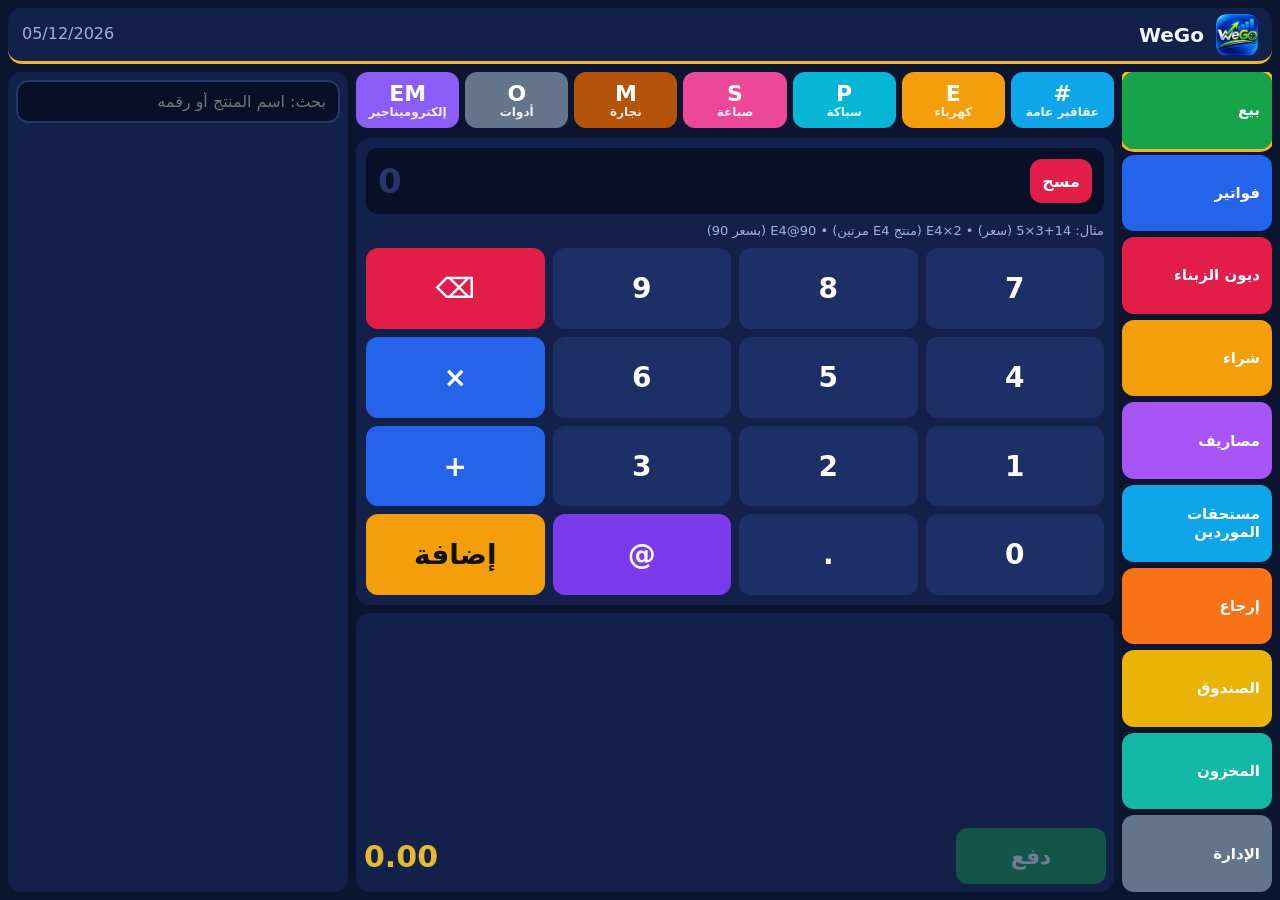
==== index.html @ 20737e3f "Add files via upload" ====
<!DOCTYPE html>
<html lang="ar" dir="rtl">
<head>
<meta charset="utf-8">
<meta name="viewport" content="width=device-width, initial-scale=1, viewport-fit=cover">
<title>WeGo — البيع</title>
<link rel="manifest" href="manifest.json">
<meta name="theme-color" content="#0b1530">
<link rel="icon" href="icon-192.png">
<link rel="apple-touch-icon" href="icon-192.png">
<style>
:root{--bg:#0b1530;--panel:#13214a;--key:#1c2f66;--line:#24366b;--gold:#e8b830;--text:#f2f5ff;--mut:#9fb0dd;--ok:#16a34a;--warn:#f59e0b;--bad:#e11d48;--info:#2563eb;--vio:#7c3aed}
*{box-sizing:border-box;-webkit-tap-highlight-color:transparent;user-select:none}
html,body{height:100%;margin:0;background:var(--bg);color:var(--text);font:16px/1.4 system-ui,"Segoe UI",Tahoma,sans-serif}
body{display:grid;gap:8px;padding:8px;grid-template-columns:150px 1fr 340px;grid-template-rows:56px minmax(0,1fr);grid-template-areas:"top top top" "menu main find"}
.num{direction:ltr;unicode-bidi:isolate;font-variant-numeric:tabular-nums}
.b{border:0;border-radius:12px;min-height:46px;padding:0 12px;font:700 16px system-ui,"Segoe UI",Tahoma,sans-serif;color:#fff;background:var(--key);cursor:pointer;transition:transform .06s,filter .06s}
.b:active{transform:scale(.93);filter:brightness(1.35)}
.b:disabled{opacity:.4}
#top{grid-area:top;display:flex;align-items:center;gap:12px;background:var(--panel);border-radius:14px;padding:0 14px;border-bottom:3px solid var(--gold)}
#logo{width:42px;height:42px;border-radius:10px;object-fit:contain}
#top b{font-size:20px;flex:1}#date{color:var(--mut)}
#menu{grid-area:menu;display:flex;flex-direction:column;gap:6px;overflow:auto}
#menu .b{flex:1;min-height:44px;text-align:right;font-size:15px}
#menu .on{outline:3px solid var(--gold)}
main{grid-area:main;display:grid;gap:8px;grid-template-rows:auto minmax(0,1fr) minmax(0,34%);min-height:0}
#cats{display:flex;gap:6px;overflow-x:auto;padding-bottom:2px}
#cats .b{min-width:84px;flex:1;display:flex;flex-direction:column;align-items:center;justify-content:center;line-height:1.1;min-height:56px}
#cats .b i{font:900 22px system-ui,"Segoe UI",Tahoma,sans-serif;font-style:normal}#cats .b small{font-size:12px;opacity:.9}
#cats .sel{outline:3px solid #fff}
#calc{background:var(--panel);border-radius:14px;padding:10px;display:flex;flex-direction:column;gap:8px;min-height:0}
#disp{display:flex;align-items:center;gap:8px;background:#071026;border-radius:12px;padding:6px 12px;min-height:66px}
#expr{flex:1;font:700 34px system-ui,"Segoe UI",Tahoma,sans-serif;text-align:left;overflow-x:auto;white-space:nowrap;color:var(--gold)}
#expr:empty::before{content:"0";color:var(--line)}
#hint{color:var(--mut);font-size:13px;min-height:18px}
#keys{flex:1;display:grid;grid-template-columns:repeat(4,1fr);grid-auto-rows:1fr;gap:8px;min-height:0}
#keys .b{font-size:28px;min-height:0}
.op{background:var(--info)!important}.del{background:var(--bad)!important}.at{background:var(--vio)!important}.go{background:var(--warn)!important;color:#111!important}.pay{background:var(--ok)!important}
#cart{background:var(--panel);border-radius:14px;padding:8px;display:flex;flex-direction:column;min-height:0}
#lines{flex:1;overflow-y:auto;min-height:0}
.ln{display:flex;align-items:center;gap:8px;padding:7px 6px;border-bottom:1px solid var(--line);cursor:pointer}
.ln .n{width:22px;color:var(--mut)}.ln .nm{flex:1;overflow:hidden;text-overflow:ellipsis;white-space:nowrap}
.ln .t{min-width:76px;text-align:left;font-weight:700}.ln .x{min-height:34px;width:34px;padding:0;background:var(--bad)}
.gen .nm{color:var(--warn)}
#bar{display:flex;align-items:center;gap:10px;padding-top:8px}
#total{flex:1;font:900 30px system-ui,"Segoe UI",Tahoma,sans-serif;color:var(--gold);text-align:left}
#pay{min-width:150px;min-height:56px;font-size:22px}
#find{grid-area:find;background:var(--panel);border-radius:14px;padding:8px;display:flex;flex-direction:column;gap:8px;min-height:0}
#q{background:#071026;border:2px solid var(--line);border-radius:12px;color:var(--text);font:16px system-ui,"Segoe UI",Tahoma,sans-serif;padding:10px 12px;user-select:text}
#q:focus{outline:0;border-color:#d946ef}
#res{flex:1;overflow-y:auto;min-height:0}
.r{display:flex;align-items:center;gap:8px;padding:9px 6px;border-bottom:1px solid var(--line);cursor:pointer}
.r:active{background:var(--key)}.r .s{min-width:44px;font-weight:900;color:var(--gold)}.r .nm{flex:1;overflow:hidden;text-overflow:ellipsis;white-space:nowrap}
.r .p{font-weight:700}.r small{color:var(--mut);font-size:12px}.r.new{color:#f0abfc;font-weight:700}.zero small.q{color:#fb7185}
dialog{background:var(--panel);color:var(--text);border:2px solid var(--gold);border-radius:16px;padding:16px;width:min(92vw,380px)}
dialog textarea{font-size:15px}dialog::backdrop{background:#000a}dialog h3{margin:0 0 10px;color:var(--gold)}
dialog label{display:block;margin:8px 0;color:var(--mut);font-size:14px}
dialog input,dialog textarea{display:block;width:100%;margin-top:4px;background:#071026;border:2px solid var(--line);border-radius:10px;color:var(--text);font:18px system-ui,"Segoe UI",Tahoma,sans-serif;padding:10px;user-select:text}
dialog .row{display:flex;gap:8px;margin-top:14px}dialog .row .b{flex:1}
#toast{position:fixed;inset:auto 0 24px 0;margin:auto;width:max-content;max-width:90vw;background:#111c3d;border:2px solid var(--gold);padding:10px 18px;border-radius:12px;opacity:0;pointer-events:none;transition:opacity .2s}
#toast.show{opacity:1}#toast.err{border-color:var(--bad)}
#screen{position:fixed;inset:0;z-index:5;background:var(--bg);display:none;grid-template-rows:56px minmax(0,1fr);gap:8px;padding:8px}
#screen.on{display:grid}
#sh{display:flex;align-items:center;gap:10px;background:var(--panel);border-radius:14px;padding:0 10px;border-bottom:3px solid var(--gold)}
#sh b{flex:1;font-size:20px}#sact{display:flex;gap:8px}
#sbody{display:flex;gap:8px;min-height:0}
.pn{background:var(--panel);border-radius:14px;padding:8px;display:flex;flex-direction:column;gap:8px;min-height:0;flex:1}
.pn .list{flex:1;overflow-y:auto;min-height:0}
.tb{display:grid;grid-template-columns:8% 10% 42% 14% 14% 12%;gap:4px;align-items:center;padding:9px 6px;border-bottom:1px solid var(--line)}
.tb.h{color:var(--mut);font-size:13px}.tb [data-f]{cursor:pointer}.tb .nm{overflow:hidden;text-overflow:ellipsis;white-space:nowrap}
.tb .red{color:#fb7185;font-weight:700}.tb .s{color:var(--gold);font-weight:900}
.mini{display:flex;gap:6px;overflow-x:auto}.mini .b{min-height:40px;min-width:64px}
@media(max-width:900px){
 #sbody{flex-direction:column;overflow-y:auto}.pn{flex:none;min-height:300px}
 body{grid-template-columns:1fr;grid-template-rows:auto auto auto auto;grid-template-areas:"top" "menu" "main" "find";height:auto;overflow-y:auto}
 html{height:auto}#menu{flex-direction:row}#menu .b{flex:none;min-height:40px;white-space:nowrap}
 main{grid-template-rows:auto 360px 220px}#find{height:320px}#expr{font-size:28px}
}
</style>
</head>
<body>
<header id="top"><img id="logo" src="logo.png" alt="WeGo"><b id="shop">WeGo</b><span id="date" class="num"></span></header>
<nav id="menu"></nav>
<main>
  <section id="cats"></section>
  <section id="calc">
    <div id="disp"><button class="b del" id="clr" style="min-height:44px">مسح</button><div id="expr" class="num"></div></div>
    <div id="hint"></div>
    <div id="keys"></div>
  </section>
  <section id="cart">
    <div id="lines"></div>
    <div id="bar"><button class="b pay" id="pay" disabled>دفع</button><div id="total" class="num">0.00</div></div>
  </section>
</main>
<aside id="find"><input id="q" type="search" placeholder="بحث: اسم المنتج أو رقمه" autocomplete="off"><div id="res"></div></aside>
<div id="screen"></div><dialog id="dlg"></dialog><div id="toast"></div>

<script src="wego_rules.js"></script>
<script src="wego_schema.js"></script>
<script src="wego_store.js"></script>
<script src="wego_catalog.js"></script>
<script src="wego_engine.js"></script>
<script src="wego_sale.js"></script>
<script src="wego_purchase.js"></script>
<script src="wego_stock.js"></script>
<script src="wego_invoices.js"></script>
<script src="wego_debts.js"></script>
<script src="wego_cash.js"></script>
<script src="wego_admin.js"></script>
<script>
(() => {
  'use strict';
  const $ = (s) => document.querySelector(s);
  const { normalizeText, parseSku } = WeGo.rules;
  const COLORS = { DG: '#0ea5e9', E: '#f59e0b', P: '#06b6d4', S: '#ec4899', M: '#b45309', O: '#64748b', EM: '#8b5cf6' };
  const EXTRA = ['#14b8a6', '#f97316', '#84cc16', '#ef4444'];
  const ERRORS = {
    PARTY_REQUIRED: 'الاسم والهاتف إلزاميان عند وجود دين',
    INVALID_PHONE: 'رقم الهاتف غير صحيح',
    INVALID_SKU: 'رقم المنتج غير صحيح',
    OVERPAID: 'المبلغ المدفوع أكبر من المجموع',
    INVALID_NUMBER: 'رقم غير صحيح',
    INVALID_NAME: 'الاسم مطلوب',
    UNKNOWN_CATEGORY: 'حرف الصنف غير معروف',
    INSUFFICIENT_STOCK: 'المخزون غير كاف',
  };
  const uid = () => (crypto.randomUUID ? crypto.randomUUID() : String(Date.now()) + Math.random());
  let store, cat, eng, cats = [], cart = [], expr = '', activeCat = null, ref = uid(), beepOn = false, actx = null;

  const esc = (s) => String(s).replace(/[&<>"]/g, (c) => ({ '&': '&amp;', '<': '&lt;', '>': '&gt;', '"': '&quot;' }[c]));
  const money = (c) => (c / 100).toFixed(2).replace(/\B(?=(\d{3})+(?!\d))/g, ' ');
  const plain = (c) => String(c / 100);
  const cents = (v) => Math.round(parseFloat(String(v).replace(',', '.')) * 100);
  const fmtQty = WeGo.sale.format.qty;
  const toUnits = WeGo.sale.toUnits;
  const rowTotal = (l) => Math.round((l.qty * l.price) / 100);
  const total = () => cart.reduce((s, l) => s + rowTotal(l), 0);
  const prefixOf = (c) => (c.prefix === '' ? '#' : c.prefix);
  const colorOf = (c, i) => COLORS[c.id] || EXTRA[i % EXTRA.length];

  let toastTimer;
  function toast(msg, bad) {
    const t = $('#toast');
    t.textContent = msg; t.className = 'show' + (bad ? ' err' : '');
    clearTimeout(toastTimer); toastTimer = setTimeout(() => { t.className = ''; }, 2600);
  }
  const buzz = () => {
    if (navigator.vibrate) navigator.vibrate(8);
    if (!beepOn) return;
    try {
      actx = actx || new (window.AudioContext || window.webkitAudioContext)();
      const o = actx.createOscillator();
      const g = actx.createGain();
      o.frequency.value = 880; g.gain.value = 0.05;
      o.connect(g); g.connect(actx.destination);
      o.start(); o.stop(actx.currentTime + 0.04);
    } catch (_) { /* no audio available */ }
  };
  const fail = (e) => toast(ERRORS[e.code] || e.message || 'خطأ', true);

  function ask(title, fields, ok, focus, extra) {
    return new Promise((resolve) => {
      const d = $('#dlg');
      let out = null;
      d.innerHTML = '<h3>' + title + '</h3>' + fields.map((f) => '<label>' + f.l + (f.t === 'area'
        ? '<textarea name="' + f.n + '" rows="8" style="width:100%"></textarea>'
        : '<input name="' + f.n + '" value="' + esc(f.v == null ? '' : f.v) + '" inputmode="' + (f.m || 'text') + '" autocomplete="off">') + '</label>').join('') +
        '<div class="row"><button class="b pay go-ok">' + ok + '</button>' + (extra ? '<button class="b del xt">' + extra + '</button>' : '') + '<button class="b no">إلغاء</button></div>';
      d.querySelector('.go-ok').onclick = () => {
        out = Object.fromEntries([...d.querySelectorAll('input,textarea')].map((i) => [i.name, i.value.trim()]));
        d.close();
      };
      if (extra) d.querySelector('.xt').onclick = () => { out = { _extra: true }; d.close(); };
      d.querySelector('.no').onclick = () => d.close();
      d.onclose = () => resolve(out);
      d.showModal();
      if (focus) d.querySelector('input,textarea').focus();
    });
  }

  /* ---------- calculator ---------- */
  const KEYS = [['7'], ['8'], ['9'], ['⌫', 'del'], ['4'], ['5'], ['6'], ['×', 'op'], ['1'], ['2'], ['3'], ['+', 'op'], ['0'], ['.'], ['@', 'at'], ['إضافة', 'go']];

  function parseTerm(t) {
    let m = /^([A-Z]{1,3}|#)(\d+)(?:[×*](\d*\.?\d+))?(?:@(\d*\.?\d+))?$/.exec(t);
    if (m) return { sku: (m[1] === '#' ? '' : m[1]) + m[2], qty: toUnits(m[3] || '1'), price: m[4] };
    m = /^(?:(\d*\.?\d+)[×*])?(\d*\.?\d+)$/.exec(t);
    if (m) return { qty: toUnits(m[1] || '1'), price: m[2] };
    throw Object.assign(new Error('صيغة غير صحيحة: ' + t), { code: 'SYNTAX' });
  }

  function renderExpr() {
    $('#expr').textContent = expr;
    $('#hint').textContent = expr ? '' : 'مثال: 14+3×5 (سعر) • E4×2 (منتج E4 مرتين) • E4@90 (بسعر 90)';
  }

  function press(k) {
    buzz();
    if (k === '⌫') expr = expr.slice(0, -1);
    else if (k === 'إضافة') { addExpr(); return; }
    else expr += k === '+' && (expr === '' || expr.endsWith('+')) ? '' : k;
    renderExpr();
  }

  function recall(l) {
    if (l.sku) return l.sku.replace(/^(\d)/, '#$1') + (l.qty !== 100 ? '×' + fmtQty(l.qty) : '') + (l.price !== l.list ? '@' + plain(l.price) : '');
    return l.qty !== 100 ? fmtQty(l.qty) + '×' + plain(l.price) : plain(l.price);
  }

  async function addExpr() {
    if (!expr) return;
    try {
      const terms = expr.split('+').filter(Boolean).map(parseTerm);
      const added = [];
      for (const t of terms) {
        if (t.sku) {
          let p = await cat.findBySku(t.sku);
          if (!p) p = await newProduct(t.sku);
          if (!p) return;
          added.push({ product_id: p.id, sku: p.sku, name: p.name, qty: t.qty, price: t.price ? cents(t.price) : p.sell_cents, list: p.sell_cents });
        } else {
          added.push({ name: '', qty: t.qty, price: cents(t.price), list: 0 });
        }
      }
      for (const l of added) pushLine(l);
      expr = '';
      renderExpr(); renderCart();
    } catch (e) { fail(e); }
  }

  function pushLine(l) {
    const same = l.product_id && cart.find((c) => c.product_id === l.product_id && c.price === l.price);
    if (same) { same.qty += l.qty; return; }
    if (!l.product_id) l.name = 'produit ' + (cart.filter((c) => !c.product_id).length + 1);
    cart.push(l);
  }

  /* ---------- categories, search, results ---------- */
  function renderCats() {
    $('#cats').innerHTML = cats.map((c, i) =>
      '<button class="b' + (activeCat && activeCat.id === c.id ? ' sel' : '') + '" data-i="' + i + '" style="background:' + colorOf(c, i) + '"><i>' + prefixOf(c) + '</i><small>' + esc(c.name_ar) + '</small></button>').join('');
  }

  function pickCategory(c) {
    buzz();
    activeCat = c;
    if (expr !== '' && !expr.endsWith('+')) expr = /[A-Z#]$/.test(expr) ? expr.slice(0, -1) : expr + '+';
    expr += prefixOf(c);
    renderExpr(); renderCats(); $('#q').value = '';
    listCategory(c);
  }

  function rows(list, withNew) {
    const head = withNew ? '<div class="r new" data-new="1">＋ منتج جديد في هذا الصنف</div>' : '';
    $('#res').innerHTML = head + list.map((p) =>
      '<div class="r' + (p.qty <= 0 ? ' zero' : '') + '" data-id="' + p.id + '"><span class="s num">' + esc(p.sku) + '</span><span class="nm">' + esc(p.name) + '</span>' +
      '<span class="p num">' + money(p.sell_cents) + '</span><small class="num">A' + plain(p.buy_cents) + '</small><small class="q num">Q' + fmtQty(p.qty) + '</small></div>').join('') ||
      '<div class="r" style="cursor:default;color:var(--mut)">لا نتائج</div>';
  }

  async function listCategory(c) {
    rows(await cat.listByCategory(c.id), true);
  }

  async function search(q) {
    const n = normalizeText(q);
    if (!n) { if (activeCat) listCategory(activeCat); else $('#res').innerHTML = ''; return; }
    const all = await store.tx(['products'], 'readonly', (tx) => tx.all('products'));
    const hit = all.filter((p) => !p.is_deleted && (p.name_norm.includes(n) || p.sku.toLowerCase() === n));
    rows(hit.sort((a, b) => a.name_norm.indexOf(n) - b.name_norm.indexOf(n)).slice(0, 40), false);
  }

  async function newProduct(sku) {
    let c = activeCat;
    if (sku) { const pr = parseSku(sku).prefix; c = cats.find((x) => x.prefix === pr) || c; }
    if (!c) { toast('اختر صنفًا أولًا', true); return null; }
    const v = await ask('منتج جديد ' + (sku ? sku : '— ' + esc(c.name_ar)), [
      { l: 'اسم المنتج', n: 'name' }, { l: 'سعر البيع', n: 'sell', m: 'decimal' }, { l: 'سعر الشراء (اختياري)', n: 'buy', m: 'decimal' }], 'حفظ', true);
    if (!v) return null;
    try {
      const p = await cat.createProduct({ ...(sku ? { sku } : { category_id: c.id }), name: v.name, sell_cents: cents(v.sell || 0), buy_cents: cents(v.buy || 0), qty: 0 });
      toast('تمت إضافة ' + p.sku);
      if (activeCat) listCategory(activeCat);
      return p;
    } catch (e) { fail(e); return null; }
  }

  async function addProductById(id) {
    const p = await cat.getProduct(id);
    if (!p || p.is_deleted) return;
    buzz(); pushLine({ product_id: p.id, sku: p.sku, name: p.name, qty: 100, price: p.sell_cents, list: p.sell_cents });
    expr = expr.replace(/(^|\+)[A-Z#]+$/, '$1').replace(/\+$/, '');   // a lone category letter is not needed once the product is chosen
    renderCart(); renderExpr();
  }

  /* ---------- cart and payment ---------- */
  function renderCart() {
    $('#lines').innerHTML = cart.map((l, i) =>
      '<div class="ln' + (l.product_id ? '' : ' gen') + '" data-i="' + i + '"><span class="n">' + (i + 1) + '</span><span class="nm">' + esc((l.sku ? l.sku + ' · ' : '') + l.name) + '</span>' +
      '<span class="num">' + fmtQty(l.qty) + '×' + money(l.price) + '</span><span class="t num">' + money(rowTotal(l)) + '</span><button class="b x" data-x="' + i + '">✕</button></div>').join('');
    $('#total').textContent = money(total());
    $('#pay').disabled = cart.length === 0;
    const box = $('#lines'); box.scrollTop = box.scrollHeight;
  }

  async function checkout(paid, customer, allowLoss) {
    const lines = cart.map((l) => (l.product_id ? { product_id: l.product_id, qty: l.qty, unit_price_cents: l.price } : { qty: l.qty, unit_price_cents: l.price }));
    const quick = cart.some((l) => !l.product_id);
    try {
      const r = await (quick ? eng.quickSale : eng.sale).call(eng, { lines, paid_cents: paid, customer, client_ref: ref, allow_loss: allowLoss });
      cart = []; expr = ''; ref = uid();
      renderCart(); renderExpr();
      toast('✔ فاتورة ' + r.invoice.number + (r.invoice.due_cents ? ' — دين ' + money(r.invoice.due_cents) : ''));
      if (activeCat) listCategory(activeCat);
    } catch (e) {
      if (e.code === 'LOSS_NEEDS_CONFIRMATION') {
        if (confirm('السطر ' + e.details.line_nos.join(', ') + ' يُباع بأقل من سعر الشراء. هل تتابع؟')) return checkout(paid, customer, true);
        return;
      }
      fail(e);
    }
  }

  async function pay() {
    const sum = total();
    if (!sum) return;
    const v = await ask('الدفع — المجموع ' + money(sum), [
      { l: 'المبلغ المدفوع', n: 'paid', v: plain(sum), m: 'decimal' },
      { l: 'اسم الزبون (إلزامي عند الدين)', n: 'name' }, { l: 'الهاتف', n: 'phone', m: 'tel' }], 'تأكيد', false);
    if (!v) return;
    const paid = v.paid === '' ? sum : cents(v.paid);
    if (Number.isNaN(paid)) { toast('مبلغ غير صحيح', true); return; }
    await checkout(paid, { name: v.name, phone: v.phone });
  }

  async function loadSettings() {
    const rows = await store.tx(['settings'], 'readonly', (tx) => tx.all('settings'));
    const s = Object.fromEntries(rows.map((r) => [r.key, r.value]));
    beepOn = s.beep === 1;
    $('#shop').textContent = s.shop_name || 'WeGo';
    return s;
  }

  async function reloadCats() { cats = await cat.listCategories(); renderCats(); }

  /* ---------- full-screen views (purchase, stock...) ---------- */
  const SCREENS = {
    'شراء': 'purchase', 'المخزون': 'stock', 'فواتير': 'invoices', 'إرجاع': 'invoices',
    'الإدارة': 'admin', 'ديون الزبناء': 'debts_customer', 'مستحقات الموردين': 'debts_supplier', 'مصاريف': 'expenses', 'الصندوق': 'cash',
  };

  function showScreen(title) {
    const s = $('#screen');
    s.innerHTML = '<div id="sh"><button class="b" id="sback">رجوع</button><b>' + title + '</b><span id="sact"></span></div><div id="sbody"></div>';
    s.classList.add('on');
    $('#sback').onclick = () => { s.classList.remove('on'); s.innerHTML = ''; document.dispatchEvent(new Event('wego:closed')); };
    return { body: $('#sbody'), actions: $('#sact') };
  }
  document.addEventListener('wego:closed', () => { $('#q').value = ''; if (activeCat) listCategory(activeCat); });

  /* ---------- start ---------- */
  function build() {
    $('#keys').innerHTML = KEYS.map(([k, c]) => '<button class="b ' + (c || '') + '" data-k="' + k + '">' + k + '</button>').join('');
    const items = [['بيع', '#16a34a', 1], ['فواتير', '#2563eb'], ['ديون الزبناء', '#e11d48'], ['شراء', '#f59e0b'], ['مصاريف', '#a855f7'], ['مستحقات الموردين', '#0ea5e9'], ['إرجاع', '#f97316'], ['الصندوق', '#eab308'], ['المخزون', '#14b8a6'], ['الإدارة', '#64748b']];
    $('#menu').innerHTML = items.map(([n, c, on]) => '<button class="b' + (on ? ' on' : '') + '" style="background:' + c + '" data-m="' + n + '">' + n + '</button>').join('');
    $('#date').textContent = new Date().toLocaleDateString('en-GB');

    $('#keys').onclick = (e) => { const b = e.target.closest('[data-k]'); if (b) press(b.dataset.k); };
    $('#clr').onclick = () => { buzz(); expr = ''; renderExpr(); };
    $('#cats').onclick = (e) => { const b = e.target.closest('[data-i]'); if (b) pickCategory(cats[+b.dataset.i]); };
    $('#menu').onclick = (e) => {
      const b = e.target.closest('[data-m]');
      if (!b || b.classList.contains('on')) return;
      const key = SCREENS[b.dataset.m];
      if (key && WeGo.screens && WeGo.screens[key]) WeGo.screens[key].open(); else toast(b.dataset.m + ' — في مرحلة لاحقة');
    };
    $('#q').oninput = (e) => search(e.target.value);
    $('#res').onclick = (e) => {
      const r = e.target.closest('.r');
      if (!r) return;
      if (r.dataset.new) newProduct(null); else if (r.dataset.id) addProductById(r.dataset.id);
    };
    $('#lines').onclick = (e) => {
      const x = e.target.closest('[data-x]');
      if (x) { buzz(); cart.splice(+x.dataset.x, 1); renderCart(); return; }
      const ln = e.target.closest('.ln');
      if (ln) { const l = cart.splice(+ln.dataset.i, 1)[0]; expr = (expr ? expr + '+' : '') + recall(l); renderCart(); renderExpr(); }
    };
    $('#pay').onclick = () => { buzz(); pay(); };
  }

  (async () => {
    store = await new WeGo.store.IdbStore(WeGo.schema, 'wego_db').open();
    cat = await new WeGo.catalog.Catalog(store).init();
    eng = new WeGo.engine.Engine(store, cat);
    cats = await cat.listCategories();
    await loadSettings();
    build(); renderCats(); renderExpr(); renderCart();
    if ('serviceWorker' in navigator) navigator.serviceWorker.register('sw.js').catch(() => {});
    WeGo.ui = { $, ask, toast, fail, esc, money, plain, cents, buzz, showScreen, loadSettings, reloadCats, cats: () => cats, cat, eng, store };
  })().catch((e) => { document.body.textContent = 'تعذر تشغيل البرنامج: ' + e.message; });
})();
</script>
</body>
</html>
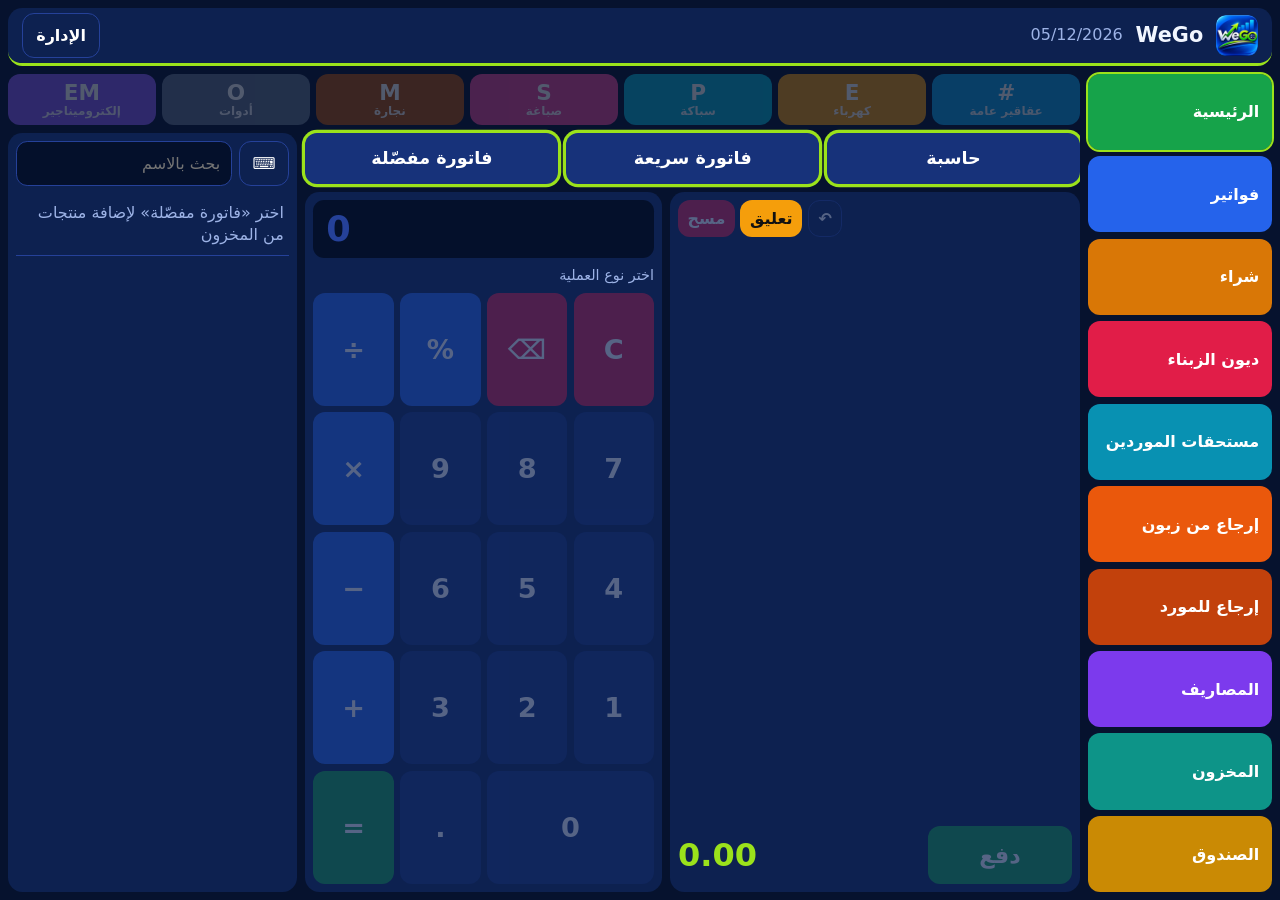
==== commit 9d31b625: "Add files via upload" ====
--- a/index.html
+++ b/index.html
@@ -3,404 +3,33 @@
 <head>
 <meta charset="utf-8">
 <meta name="viewport" content="width=device-width, initial-scale=1, viewport-fit=cover">
-<title>WeGo — البيع</title>
+<title>WeGo</title>
 <link rel="manifest" href="manifest.json">
-<meta name="theme-color" content="#0b1530">
+<meta name="theme-color" content="#06122e">
 <link rel="icon" href="icon-192.png">
 <link rel="apple-touch-icon" href="icon-192.png">
-<style>
-:root{--bg:#0b1530;--panel:#13214a;--key:#1c2f66;--line:#24366b;--gold:#e8b830;--text:#f2f5ff;--mut:#9fb0dd;--ok:#16a34a;--warn:#f59e0b;--bad:#e11d48;--info:#2563eb;--vio:#7c3aed}
-*{box-sizing:border-box;-webkit-tap-highlight-color:transparent;user-select:none}
-html,body{height:100%;margin:0;background:var(--bg);color:var(--text);font:16px/1.4 system-ui,"Segoe UI",Tahoma,sans-serif}
-body{display:grid;gap:8px;padding:8px;grid-template-columns:150px 1fr 340px;grid-template-rows:56px minmax(0,1fr);grid-template-areas:"top top top" "menu main find"}
-.num{direction:ltr;unicode-bidi:isolate;font-variant-numeric:tabular-nums}
-.b{border:0;border-radius:12px;min-height:46px;padding:0 12px;font:700 16px system-ui,"Segoe UI",Tahoma,sans-serif;color:#fff;background:var(--key);cursor:pointer;transition:transform .06s,filter .06s}
-.b:active{transform:scale(.93);filter:brightness(1.35)}
-.b:disabled{opacity:.4}
-#top{grid-area:top;display:flex;align-items:center;gap:12px;background:var(--panel);border-radius:14px;padding:0 14px;border-bottom:3px solid var(--gold)}
-#logo{width:42px;height:42px;border-radius:10px;object-fit:contain}
-#top b{font-size:20px;flex:1}#date{color:var(--mut)}
-#menu{grid-area:menu;display:flex;flex-direction:column;gap:6px;overflow:auto}
-#menu .b{flex:1;min-height:44px;text-align:right;font-size:15px}
-#menu .on{outline:3px solid var(--gold)}
-main{grid-area:main;display:grid;gap:8px;grid-template-rows:auto minmax(0,1fr) minmax(0,34%);min-height:0}
-#cats{display:flex;gap:6px;overflow-x:auto;padding-bottom:2px}
-#cats .b{min-width:84px;flex:1;display:flex;flex-direction:column;align-items:center;justify-content:center;line-height:1.1;min-height:56px}
-#cats .b i{font:900 22px system-ui,"Segoe UI",Tahoma,sans-serif;font-style:normal}#cats .b small{font-size:12px;opacity:.9}
-#cats .sel{outline:3px solid #fff}
-#calc{background:var(--panel);border-radius:14px;padding:10px;display:flex;flex-direction:column;gap:8px;min-height:0}
-#disp{display:flex;align-items:center;gap:8px;background:#071026;border-radius:12px;padding:6px 12px;min-height:66px}
-#expr{flex:1;font:700 34px system-ui,"Segoe UI",Tahoma,sans-serif;text-align:left;overflow-x:auto;white-space:nowrap;color:var(--gold)}
-#expr:empty::before{content:"0";color:var(--line)}
-#hint{color:var(--mut);font-size:13px;min-height:18px}
-#keys{flex:1;display:grid;grid-template-columns:repeat(4,1fr);grid-auto-rows:1fr;gap:8px;min-height:0}
-#keys .b{font-size:28px;min-height:0}
-.op{background:var(--info)!important}.del{background:var(--bad)!important}.at{background:var(--vio)!important}.go{background:var(--warn)!important;color:#111!important}.pay{background:var(--ok)!important}
-#cart{background:var(--panel);border-radius:14px;padding:8px;display:flex;flex-direction:column;min-height:0}
-#lines{flex:1;overflow-y:auto;min-height:0}
-.ln{display:flex;align-items:center;gap:8px;padding:7px 6px;border-bottom:1px solid var(--line);cursor:pointer}
-.ln .n{width:22px;color:var(--mut)}.ln .nm{flex:1;overflow:hidden;text-overflow:ellipsis;white-space:nowrap}
-.ln .t{min-width:76px;text-align:left;font-weight:700}.ln .x{min-height:34px;width:34px;padding:0;background:var(--bad)}
-.gen .nm{color:var(--warn)}
-#bar{display:flex;align-items:center;gap:10px;padding-top:8px}
-#total{flex:1;font:900 30px system-ui,"Segoe UI",Tahoma,sans-serif;color:var(--gold);text-align:left}
-#pay{min-width:150px;min-height:56px;font-size:22px}
-#find{grid-area:find;background:var(--panel);border-radius:14px;padding:8px;display:flex;flex-direction:column;gap:8px;min-height:0}
-#q{background:#071026;border:2px solid var(--line);border-radius:12px;color:var(--text);font:16px system-ui,"Segoe UI",Tahoma,sans-serif;padding:10px 12px;user-select:text}
-#q:focus{outline:0;border-color:#d946ef}
-#res{flex:1;overflow-y:auto;min-height:0}
-.r{display:flex;align-items:center;gap:8px;padding:9px 6px;border-bottom:1px solid var(--line);cursor:pointer}
-.r:active{background:var(--key)}.r .s{min-width:44px;font-weight:900;color:var(--gold)}.r .nm{flex:1;overflow:hidden;text-overflow:ellipsis;white-space:nowrap}
-.r .p{font-weight:700}.r small{color:var(--mut);font-size:12px}.r.new{color:#f0abfc;font-weight:700}.zero small.q{color:#fb7185}
-dialog{background:var(--panel);color:var(--text);border:2px solid var(--gold);border-radius:16px;padding:16px;width:min(92vw,380px)}
-dialog textarea{font-size:15px}dialog::backdrop{background:#000a}dialog h3{margin:0 0 10px;color:var(--gold)}
-dialog label{display:block;margin:8px 0;color:var(--mut);font-size:14px}
-dialog input,dialog textarea{display:block;width:100%;margin-top:4px;background:#071026;border:2px solid var(--line);border-radius:10px;color:var(--text);font:18px system-ui,"Segoe UI",Tahoma,sans-serif;padding:10px;user-select:text}
-dialog .row{display:flex;gap:8px;margin-top:14px}dialog .row .b{flex:1}
-#toast{position:fixed;inset:auto 0 24px 0;margin:auto;width:max-content;max-width:90vw;background:#111c3d;border:2px solid var(--gold);padding:10px 18px;border-radius:12px;opacity:0;pointer-events:none;transition:opacity .2s}
-#toast.show{opacity:1}#toast.err{border-color:var(--bad)}
-#screen{position:fixed;inset:0;z-index:5;background:var(--bg);display:none;grid-template-rows:56px minmax(0,1fr);gap:8px;padding:8px}
-#screen.on{display:grid}
-#sh{display:flex;align-items:center;gap:10px;background:var(--panel);border-radius:14px;padding:0 10px;border-bottom:3px solid var(--gold)}
-#sh b{flex:1;font-size:20px}#sact{display:flex;gap:8px}
-#sbody{display:flex;gap:8px;min-height:0}
-.pn{background:var(--panel);border-radius:14px;padding:8px;display:flex;flex-direction:column;gap:8px;min-height:0;flex:1}
-.pn .list{flex:1;overflow-y:auto;min-height:0}
-.tb{display:grid;grid-template-columns:8% 10% 42% 14% 14% 12%;gap:4px;align-items:center;padding:9px 6px;border-bottom:1px solid var(--line)}
-.tb.h{color:var(--mut);font-size:13px}.tb [data-f]{cursor:pointer}.tb .nm{overflow:hidden;text-overflow:ellipsis;white-space:nowrap}
-.tb .red{color:#fb7185;font-weight:700}.tb .s{color:var(--gold);font-weight:900}
-.mini{display:flex;gap:6px;overflow-x:auto}.mini .b{min-height:40px;min-width:64px}
-@media(max-width:900px){
- #sbody{flex-direction:column;overflow-y:auto}.pn{flex:none;min-height:300px}
- body{grid-template-columns:1fr;grid-template-rows:auto auto auto auto;grid-template-areas:"top" "menu" "main" "find";height:auto;overflow-y:auto}
- html{height:auto}#menu{flex-direction:row}#menu .b{flex:none;min-height:40px;white-space:nowrap}
- main{grid-template-rows:auto 360px 220px}#find{height:320px}#expr{font-size:28px}
-}
-</style>
+<link rel="stylesheet" href="wego.css">
 </head>
 <body>
-<header id="top"><img id="logo" src="logo.png" alt="WeGo"><b id="shop">WeGo</b><span id="date" class="num"></span></header>
+<header id="top"><img id="logo" src="logo.png" alt="WeGo"><b id="shop">WeGo</b><span id="date" class="num"></span><span class="sp"></span><button class="b ghost" id="admin">الإدارة</button></header>
 <nav id="menu"></nav>
-<main>
-  <section id="cats"></section>
-  <section id="calc">
-    <div id="disp"><button class="b del" id="clr" style="min-height:44px">مسح</button><div id="expr" class="num"></div></div>
-    <div id="hint"></div>
-    <div id="keys"></div>
-  </section>
-  <section id="cart">
-    <div id="lines"></div>
-    <div id="bar"><button class="b pay" id="pay" disabled>دفع</button><div id="total" class="num">0.00</div></div>
-  </section>
-</main>
-<aside id="find"><input id="q" type="search" placeholder="بحث: اسم المنتج أو رقمه" autocomplete="off"><div id="res"></div></aside>
-<div id="screen"></div><dialog id="dlg"></dialog><div id="toast"></div>
-
+<main id="view"></main>
+<dialog id="dlg"></dialog>
+<div id="toast"></div>
 <script src="wego_rules.js"></script>
 <script src="wego_schema.js"></script>
 <script src="wego_store.js"></script>
 <script src="wego_catalog.js"></script>
 <script src="wego_engine.js"></script>
 <script src="wego_sale.js"></script>
+<script src="wego_ui.js"></script>
 <script src="wego_purchase.js"></script>
 <script src="wego_stock.js"></script>
 <script src="wego_invoices.js"></script>
 <script src="wego_debts.js"></script>
 <script src="wego_cash.js"></script>
 <script src="wego_admin.js"></script>
-<script>
-(() => {
-  'use strict';
-  const $ = (s) => document.querySelector(s);
-  const { normalizeText, parseSku } = WeGo.rules;
-  const COLORS = { DG: '#0ea5e9', E: '#f59e0b', P: '#06b6d4', S: '#ec4899', M: '#b45309', O: '#64748b', EM: '#8b5cf6' };
-  const EXTRA = ['#14b8a6', '#f97316', '#84cc16', '#ef4444'];
-  const ERRORS = {
-    PARTY_REQUIRED: 'الاسم والهاتف إلزاميان عند وجود دين',
-    INVALID_PHONE: 'رقم الهاتف غير صحيح',
-    INVALID_SKU: 'رقم المنتج غير صحيح',
-    OVERPAID: 'المبلغ المدفوع أكبر من المجموع',
-    INVALID_NUMBER: 'رقم غير صحيح',
-    INVALID_NAME: 'الاسم مطلوب',
-    UNKNOWN_CATEGORY: 'حرف الصنف غير معروف',
-    INSUFFICIENT_STOCK: 'المخزون غير كاف',
-  };
-  const uid = () => (crypto.randomUUID ? crypto.randomUUID() : String(Date.now()) + Math.random());
-  let store, cat, eng, cats = [], cart = [], expr = '', activeCat = null, ref = uid(), beepOn = false, actx = null;
-
-  const esc = (s) => String(s).replace(/[&<>"]/g, (c) => ({ '&': '&amp;', '<': '&lt;', '>': '&gt;', '"': '&quot;' }[c]));
-  const money = (c) => (c / 100).toFixed(2).replace(/\B(?=(\d{3})+(?!\d))/g, ' ');
-  const plain = (c) => String(c / 100);
-  const cents = (v) => Math.round(parseFloat(String(v).replace(',', '.')) * 100);
-  const fmtQty = WeGo.sale.format.qty;
-  const toUnits = WeGo.sale.toUnits;
-  const rowTotal = (l) => Math.round((l.qty * l.price) / 100);
-  const total = () => cart.reduce((s, l) => s + rowTotal(l), 0);
-  const prefixOf = (c) => (c.prefix === '' ? '#' : c.prefix);
-  const colorOf = (c, i) => COLORS[c.id] || EXTRA[i % EXTRA.length];
-
-  let toastTimer;
-  function toast(msg, bad) {
-    const t = $('#toast');
-    t.textContent = msg; t.className = 'show' + (bad ? ' err' : '');
-    clearTimeout(toastTimer); toastTimer = setTimeout(() => { t.className = ''; }, 2600);
-  }
-  const buzz = () => {
-    if (navigator.vibrate) navigator.vibrate(8);
-    if (!beepOn) return;
-    try {
-      actx = actx || new (window.AudioContext || window.webkitAudioContext)();
-      const o = actx.createOscillator();
-      const g = actx.createGain();
-      o.frequency.value = 880; g.gain.value = 0.05;
-      o.connect(g); g.connect(actx.destination);
-      o.start(); o.stop(actx.currentTime + 0.04);
-    } catch (_) { /* no audio available */ }
-  };
-  const fail = (e) => toast(ERRORS[e.code] || e.message || 'خطأ', true);
-
-  function ask(title, fields, ok, focus, extra) {
-    return new Promise((resolve) => {
-      const d = $('#dlg');
-      let out = null;
-      d.innerHTML = '<h3>' + title + '</h3>' + fields.map((f) => '<label>' + f.l + (f.t === 'area'
-        ? '<textarea name="' + f.n + '" rows="8" style="width:100%"></textarea>'
-        : '<input name="' + f.n + '" value="' + esc(f.v == null ? '' : f.v) + '" inputmode="' + (f.m || 'text') + '" autocomplete="off">') + '</label>').join('') +
-        '<div class="row"><button class="b pay go-ok">' + ok + '</button>' + (extra ? '<button class="b del xt">' + extra + '</button>' : '') + '<button class="b no">إلغاء</button></div>';
-      d.querySelector('.go-ok').onclick = () => {
-        out = Object.fromEntries([...d.querySelectorAll('input,textarea')].map((i) => [i.name, i.value.trim()]));
-        d.close();
-      };
-      if (extra) d.querySelector('.xt').onclick = () => { out = { _extra: true }; d.close(); };
-      d.querySelector('.no').onclick = () => d.close();
-      d.onclose = () => resolve(out);
-      d.showModal();
-      if (focus) d.querySelector('input,textarea').focus();
-    });
-  }
-
-  /* ---------- calculator ---------- */
-  const KEYS = [['7'], ['8'], ['9'], ['⌫', 'del'], ['4'], ['5'], ['6'], ['×', 'op'], ['1'], ['2'], ['3'], ['+', 'op'], ['0'], ['.'], ['@', 'at'], ['إضافة', 'go']];
-
-  function parseTerm(t) {
-    let m = /^([A-Z]{1,3}|#)(\d+)(?:[×*](\d*\.?\d+))?(?:@(\d*\.?\d+))?$/.exec(t);
-    if (m) return { sku: (m[1] === '#' ? '' : m[1]) + m[2], qty: toUnits(m[3] || '1'), price: m[4] };
-    m = /^(?:(\d*\.?\d+)[×*])?(\d*\.?\d+)$/.exec(t);
-    if (m) return { qty: toUnits(m[1] || '1'), price: m[2] };
-    throw Object.assign(new Error('صيغة غير صحيحة: ' + t), { code: 'SYNTAX' });
-  }
-
-  function renderExpr() {
-    $('#expr').textContent = expr;
-    $('#hint').textContent = expr ? '' : 'مثال: 14+3×5 (سعر) • E4×2 (منتج E4 مرتين) • E4@90 (بسعر 90)';
-  }
-
-  function press(k) {
-    buzz();
-    if (k === '⌫') expr = expr.slice(0, -1);
-    else if (k === 'إضافة') { addExpr(); return; }
-    else expr += k === '+' && (expr === '' || expr.endsWith('+')) ? '' : k;
-    renderExpr();
-  }
-
-  function recall(l) {
-    if (l.sku) return l.sku.replace(/^(\d)/, '#$1') + (l.qty !== 100 ? '×' + fmtQty(l.qty) : '') + (l.price !== l.list ? '@' + plain(l.price) : '');
-    return l.qty !== 100 ? fmtQty(l.qty) + '×' + plain(l.price) : plain(l.price);
-  }
-
-  async function addExpr() {
-    if (!expr) return;
-    try {
-      const terms = expr.split('+').filter(Boolean).map(parseTerm);
-      const added = [];
-      for (const t of terms) {
-        if (t.sku) {
-          let p = await cat.findBySku(t.sku);
-          if (!p) p = await newProduct(t.sku);
-          if (!p) return;
-          added.push({ product_id: p.id, sku: p.sku, name: p.name, qty: t.qty, price: t.price ? cents(t.price) : p.sell_cents, list: p.sell_cents });
-        } else {
-          added.push({ name: '', qty: t.qty, price: cents(t.price), list: 0 });
-        }
-      }
-      for (const l of added) pushLine(l);
-      expr = '';
-      renderExpr(); renderCart();
-    } catch (e) { fail(e); }
-  }
-
-  function pushLine(l) {
-    const same = l.product_id && cart.find((c) => c.product_id === l.product_id && c.price === l.price);
-    if (same) { same.qty += l.qty; return; }
-    if (!l.product_id) l.name = 'produit ' + (cart.filter((c) => !c.product_id).length + 1);
-    cart.push(l);
-  }
-
-  /* ---------- categories, search, results ---------- */
-  function renderCats() {
-    $('#cats').innerHTML = cats.map((c, i) =>
-      '<button class="b' + (activeCat && activeCat.id === c.id ? ' sel' : '') + '" data-i="' + i + '" style="background:' + colorOf(c, i) + '"><i>' + prefixOf(c) + '</i><small>' + esc(c.name_ar) + '</small></button>').join('');
-  }
-
-  function pickCategory(c) {
-    buzz();
-    activeCat = c;
-    if (expr !== '' && !expr.endsWith('+')) expr = /[A-Z#]$/.test(expr) ? expr.slice(0, -1) : expr + '+';
-    expr += prefixOf(c);
-    renderExpr(); renderCats(); $('#q').value = '';
-    listCategory(c);
-  }
-
-  function rows(list, withNew) {
-    const head = withNew ? '<div class="r new" data-new="1">＋ منتج جديد في هذا الصنف</div>' : '';
-    $('#res').innerHTML = head + list.map((p) =>
-      '<div class="r' + (p.qty <= 0 ? ' zero' : '') + '" data-id="' + p.id + '"><span class="s num">' + esc(p.sku) + '</span><span class="nm">' + esc(p.name) + '</span>' +
-      '<span class="p num">' + money(p.sell_cents) + '</span><small class="num">A' + plain(p.buy_cents) + '</small><small class="q num">Q' + fmtQty(p.qty) + '</small></div>').join('') ||
-      '<div class="r" style="cursor:default;color:var(--mut)">لا نتائج</div>';
-  }
-
-  async function listCategory(c) {
-    rows(await cat.listByCategory(c.id), true);
-  }
-
-  async function search(q) {
-    const n = normalizeText(q);
-    if (!n) { if (activeCat) listCategory(activeCat); else $('#res').innerHTML = ''; return; }
-    const all = await store.tx(['products'], 'readonly', (tx) => tx.all('products'));
-    const hit = all.filter((p) => !p.is_deleted && (p.name_norm.includes(n) || p.sku.toLowerCase() === n));
-    rows(hit.sort((a, b) => a.name_norm.indexOf(n) - b.name_norm.indexOf(n)).slice(0, 40), false);
-  }
-
-  async function newProduct(sku) {
-    let c = activeCat;
-    if (sku) { const pr = parseSku(sku).prefix; c = cats.find((x) => x.prefix === pr) || c; }
-    if (!c) { toast('اختر صنفًا أولًا', true); return null; }
-    const v = await ask('منتج جديد ' + (sku ? sku : '— ' + esc(c.name_ar)), [
-      { l: 'اسم المنتج', n: 'name' }, { l: 'سعر البيع', n: 'sell', m: 'decimal' }, { l: 'سعر الشراء (اختياري)', n: 'buy', m: 'decimal' }], 'حفظ', true);
-    if (!v) return null;
-    try {
-      const p = await cat.createProduct({ ...(sku ? { sku } : { category_id: c.id }), name: v.name, sell_cents: cents(v.sell || 0), buy_cents: cents(v.buy || 0), qty: 0 });
-      toast('تمت إضافة ' + p.sku);
-      if (activeCat) listCategory(activeCat);
-      return p;
-    } catch (e) { fail(e); return null; }
-  }
-
-  async function addProductById(id) {
-    const p = await cat.getProduct(id);
-    if (!p || p.is_deleted) return;
-    buzz(); pushLine({ product_id: p.id, sku: p.sku, name: p.name, qty: 100, price: p.sell_cents, list: p.sell_cents });
-    expr = expr.replace(/(^|\+)[A-Z#]+$/, '$1').replace(/\+$/, '');   // a lone category letter is not needed once the product is chosen
-    renderCart(); renderExpr();
-  }
-
-  /* ---------- cart and payment ---------- */
-  function renderCart() {
-    $('#lines').innerHTML = cart.map((l, i) =>
-      '<div class="ln' + (l.product_id ? '' : ' gen') + '" data-i="' + i + '"><span class="n">' + (i + 1) + '</span><span class="nm">' + esc((l.sku ? l.sku + ' · ' : '') + l.name) + '</span>' +
-      '<span class="num">' + fmtQty(l.qty) + '×' + money(l.price) + '</span><span class="t num">' + money(rowTotal(l)) + '</span><button class="b x" data-x="' + i + '">✕</button></div>').join('');
-    $('#total').textContent = money(total());
-    $('#pay').disabled = cart.length === 0;
-    const box = $('#lines'); box.scrollTop = box.scrollHeight;
-  }
-
-  async function checkout(paid, customer, allowLoss) {
-    const lines = cart.map((l) => (l.product_id ? { product_id: l.product_id, qty: l.qty, unit_price_cents: l.price } : { qty: l.qty, unit_price_cents: l.price }));
-    const quick = cart.some((l) => !l.product_id);
-    try {
-      const r = await (quick ? eng.quickSale : eng.sale).call(eng, { lines, paid_cents: paid, customer, client_ref: ref, allow_loss: allowLoss });
-      cart = []; expr = ''; ref = uid();
-      renderCart(); renderExpr();
-      toast('✔ فاتورة ' + r.invoice.number + (r.invoice.due_cents ? ' — دين ' + money(r.invoice.due_cents) : ''));
-      if (activeCat) listCategory(activeCat);
-    } catch (e) {
-      if (e.code === 'LOSS_NEEDS_CONFIRMATION') {
-        if (confirm('السطر ' + e.details.line_nos.join(', ') + ' يُباع بأقل من سعر الشراء. هل تتابع؟')) return checkout(paid, customer, true);
-        return;
-      }
-      fail(e);
-    }
-  }
-
-  async function pay() {
-    const sum = total();
-    if (!sum) return;
-    const v = await ask('الدفع — المجموع ' + money(sum), [
-      { l: 'المبلغ المدفوع', n: 'paid', v: plain(sum), m: 'decimal' },
-      { l: 'اسم الزبون (إلزامي عند الدين)', n: 'name' }, { l: 'الهاتف', n: 'phone', m: 'tel' }], 'تأكيد', false);
-    if (!v) return;
-    const paid = v.paid === '' ? sum : cents(v.paid);
-    if (Number.isNaN(paid)) { toast('مبلغ غير صحيح', true); return; }
-    await checkout(paid, { name: v.name, phone: v.phone });
-  }
-
-  async function loadSettings() {
-    const rows = await store.tx(['settings'], 'readonly', (tx) => tx.all('settings'));
-    const s = Object.fromEntries(rows.map((r) => [r.key, r.value]));
-    beepOn = s.beep === 1;
-    $('#shop').textContent = s.shop_name || 'WeGo';
-    return s;
-  }
-
-  async function reloadCats() { cats = await cat.listCategories(); renderCats(); }
-
-  /* ---------- full-screen views (purchase, stock...) ---------- */
-  const SCREENS = {
-    'شراء': 'purchase', 'المخزون': 'stock', 'فواتير': 'invoices', 'إرجاع': 'invoices',
-    'الإدارة': 'admin', 'ديون الزبناء': 'debts_customer', 'مستحقات الموردين': 'debts_supplier', 'مصاريف': 'expenses', 'الصندوق': 'cash',
-  };
-
-  function showScreen(title) {
-    const s = $('#screen');
-    s.innerHTML = '<div id="sh"><button class="b" id="sback">رجوع</button><b>' + title + '</b><span id="sact"></span></div><div id="sbody"></div>';
-    s.classList.add('on');
-    $('#sback').onclick = () => { s.classList.remove('on'); s.innerHTML = ''; document.dispatchEvent(new Event('wego:closed')); };
-    return { body: $('#sbody'), actions: $('#sact') };
-  }
-  document.addEventListener('wego:closed', () => { $('#q').value = ''; if (activeCat) listCategory(activeCat); });
-
-  /* ---------- start ---------- */
-  function build() {
-    $('#keys').innerHTML = KEYS.map(([k, c]) => '<button class="b ' + (c || '') + '" data-k="' + k + '">' + k + '</button>').join('');
-    const items = [['بيع', '#16a34a', 1], ['فواتير', '#2563eb'], ['ديون الزبناء', '#e11d48'], ['شراء', '#f59e0b'], ['مصاريف', '#a855f7'], ['مستحقات الموردين', '#0ea5e9'], ['إرجاع', '#f97316'], ['الصندوق', '#eab308'], ['المخزون', '#14b8a6'], ['الإدارة', '#64748b']];
-    $('#menu').innerHTML = items.map(([n, c, on]) => '<button class="b' + (on ? ' on' : '') + '" style="background:' + c + '" data-m="' + n + '">' + n + '</button>').join('');
-    $('#date').textContent = new Date().toLocaleDateString('en-GB');
-
-    $('#keys').onclick = (e) => { const b = e.target.closest('[data-k]'); if (b) press(b.dataset.k); };
-    $('#clr').onclick = () => { buzz(); expr = ''; renderExpr(); };
-    $('#cats').onclick = (e) => { const b = e.target.closest('[data-i]'); if (b) pickCategory(cats[+b.dataset.i]); };
-    $('#menu').onclick = (e) => {
-      const b = e.target.closest('[data-m]');
-      if (!b || b.classList.contains('on')) return;
-      const key = SCREENS[b.dataset.m];
-      if (key && WeGo.screens && WeGo.screens[key]) WeGo.screens[key].open(); else toast(b.dataset.m + ' — في مرحلة لاحقة');
-    };
-    $('#q').oninput = (e) => search(e.target.value);
-    $('#res').onclick = (e) => {
-      const r = e.target.closest('.r');
-      if (!r) return;
-      if (r.dataset.new) newProduct(null); else if (r.dataset.id) addProductById(r.dataset.id);
-    };
-    $('#lines').onclick = (e) => {
-      const x = e.target.closest('[data-x]');
-      if (x) { buzz(); cart.splice(+x.dataset.x, 1); renderCart(); return; }
-      const ln = e.target.closest('.ln');
-      if (ln) { const l = cart.splice(+ln.dataset.i, 1)[0]; expr = (expr ? expr + '+' : '') + recall(l); renderCart(); renderExpr(); }
-    };
-    $('#pay').onclick = () => { buzz(); pay(); };
-  }
-
-  (async () => {
-    store = await new WeGo.store.IdbStore(WeGo.schema, 'wego_db').open();
-    cat = await new WeGo.catalog.Catalog(store).init();
-    eng = new WeGo.engine.Engine(store, cat);
-    cats = await cat.listCategories();
-    await loadSettings();
-    build(); renderCats(); renderExpr(); renderCart();
-    if ('serviceWorker' in navigator) navigator.serviceWorker.register('sw.js').catch(() => {});
-    WeGo.ui = { $, ask, toast, fail, esc, money, plain, cents, buzz, showScreen, loadSettings, reloadCats, cats: () => cats, cat, eng, store };
-  })().catch((e) => { document.body.textContent = 'تعذر تشغيل البرنامج: ' + e.message; });
-})();
-</script>
+<script src="wego_sale_screen.js"></script>
+<script src="wego_shell.js"></script>
 </body>
 </html>
--- a/wego.css
+++ b/wego.css
@@ -0,0 +1,108 @@
+/* wego.css — one design system. Sizes use rem, and rem follows the screen width, so the same layout fits
+   1366×768 up to 2560×1440 and any Windows scaling. Palette = the logo: deep blue + lime green. */
+:root{
+  --bg:#06122e;--panel:#0d2150;--key:#17327a;--line:#254199;--text:#f1f6ff;--mut:#9db3e6;
+  --lime:#9be21b;--gold:#9be21b;--ok:#16a34a;--warn:#f59e0b;--bad:#e11d48;--info:#2563eb;--vio:#7c3aed;
+  --font:system-ui,"Segoe UI",Tahoma,sans-serif;
+}
+html{font-size:clamp(14px,.95vw + 4px,22px)}
+*{box-sizing:border-box;-webkit-tap-highlight-color:transparent;user-select:none}
+html,body{height:100%;margin:0;background:var(--bg);color:var(--text);font:1rem/1.4 var(--font)}
+body{display:grid;gap:.5rem;padding:.5rem;grid-template-columns:11.5rem minmax(0,1fr);grid-template-rows:3.6rem minmax(0,1fr);grid-template-areas:"top top" "menu view"}
+.num{direction:ltr;unicode-bidi:isolate;font-variant-numeric:tabular-nums}
+input,textarea{font:1rem var(--font)}
+[hidden]{display:none!important}
+
+/* ---------- shell: the fixed green part ---------- */
+#top{grid-area:top;display:flex;align-items:center;gap:.8rem;background:var(--panel);border-radius:.9rem;padding:0 .9rem;border-bottom:.2rem solid var(--lime)}
+#logo{width:2.6rem;height:2.6rem;border-radius:.6rem;object-fit:contain}
+#top b{font-size:1.3rem}#date{color:var(--mut)}.sp{flex:1}
+#menu{grid-area:menu;display:flex;flex-direction:column;gap:.4rem;min-height:0}
+#menu .b{flex:1;text-align:right;font-size:1rem;min-height:2.4rem}
+#menu .on{outline:.18rem solid var(--lime)}
+#view{grid-area:view;min-height:0;min-width:0;display:flex;flex-direction:column;gap:.5rem;overflow:hidden}
+
+/* ---------- buttons ---------- */
+.b{border:0;border-radius:.75rem;min-height:2.8rem;padding:0 .8rem;font:700 1rem var(--font);color:#fff;background:var(--key);cursor:pointer;transition:transform .06s,filter .06s}
+.b:active{transform:scale(.93);filter:brightness(1.35)}
+.b:disabled{opacity:.3;pointer-events:none}
+.pay{background:var(--ok)!important}.go{background:var(--warn)!important;color:#111!important}.del{background:var(--bad)!important}
+.op{background:var(--info)!important}.at{background:var(--vio)!important}.ghost{background:var(--panel)!important;border:.12rem solid var(--line)}
+.sel{outline:.2rem solid #fff}
+.next{animation:pulse 1.2s ease-in-out infinite;box-shadow:0 0 0 .2rem var(--lime)}
+@keyframes pulse{50%{box-shadow:0 0 0 .5rem rgba(155,226,27,.25);filter:brightness(1.25)}}
+
+/* ---------- sale screen ---------- */
+.sale{display:grid;grid-template-rows:auto minmax(0,1fr);gap:.5rem;flex:1;min-height:0}
+.cats{display:flex;gap:.4rem}
+.cats .b{flex:1;min-height:3.2rem;display:flex;flex-direction:column;align-items:center;justify-content:center;line-height:1.05;padding:0 .3rem}
+.cats .b i{font:900 1.35rem var(--font);font-style:normal}.cats .b small{font-size:.75rem;opacity:.9}
+.sale-main{display:grid;grid-template-columns:minmax(0,1fr) minmax(15rem,27%);gap:.5rem;min-height:0}
+.work{display:grid;grid-template-rows:auto minmax(0,1fr);gap:.5rem;min-height:0}
+.modes{display:grid;grid-template-columns:repeat(3,1fr);gap:.5rem}
+.modes .b{min-height:3.2rem;font-size:1.1rem;background:var(--key)}
+.work-body{display:grid;grid-template-columns:minmax(0,1.15fr) minmax(0,1fr);gap:.5rem;min-height:0}
+.panel{background:var(--panel);border-radius:.9rem;padding:.5rem;display:flex;flex-direction:column;gap:.45rem;min-height:0}
+.inv-head{display:flex;gap:.35rem;align-items:center;flex-wrap:wrap}.inv-head .b{min-height:2.3rem;padding:0 .6rem}
+.badge{background:var(--warn)!important;color:#111!important;min-height:2.3rem}
+.lines{flex:1;overflow-y:auto;min-height:0}
+.ln{display:flex;align-items:center;gap:.5rem;padding:.45rem .3rem;border-bottom:.06rem solid var(--line)}
+.ln .n{width:1.3rem;color:var(--mut)}.ln .nm{flex:1;overflow:hidden;text-overflow:ellipsis;white-space:nowrap}
+.ln .t{min-width:4.6rem;text-align:left;font-weight:800}.ln .x{min-height:2.1rem;width:2.1rem;padding:0;background:var(--bad)}
+.ln .q,.ln .p{padding:.15rem .5rem;border-radius:.5rem;background:#071a45;cursor:pointer;min-width:3rem;text-align:center}
+.ln .st{min-height:2rem;width:2rem;padding:0}
+.ln.gen .nm{color:var(--warn)}.ln.loss{background:rgba(225,29,72,.18)}.ln.zero{outline:.12rem solid var(--bad)}
+.chip{font-size:.75rem;padding:.05rem .4rem;border-radius:.6rem;background:#0b5a2b}.chip.neg{background:#8c1230}
+.confirm{display:flex;gap:.5rem;align-items:center;background:#1a3a8f;border-radius:.7rem;padding:.4rem .6rem;font-size:.85rem}.confirm .b{min-height:2.4rem}
+.inv-foot{display:flex;align-items:center;gap:.6rem}
+#s-total{flex:1;font:900 2rem var(--font);color:var(--lime);text-align:left}
+#s-pay{min-width:9rem;min-height:3.6rem;font-size:1.4rem}
+.disp{background:#04102b;border-radius:.7rem;padding:.3rem .8rem;min-height:3.6rem;display:flex;align-items:center}
+#s-expr{flex:1;font:700 2.2rem var(--font);text-align:left;color:var(--lime);overflow-x:auto;white-space:nowrap}
+#s-expr.dim{color:var(--line)}
+.hint{min-height:1.3rem;color:var(--mut);font-size:.9rem}
+.keys{flex:1;display:grid;grid-template-columns:repeat(4,1fr);grid-auto-rows:1fr;gap:.4rem;min-height:0}
+.keys .b{min-height:0;font-size:1.7rem}.keys .zero{grid-column:span 2}.keys .eq{background:var(--ok)}
+.find{min-height:0}
+.searchbar{display:flex;gap:.4rem}.searchbar input{flex:1;min-width:0;background:#04102b;border:.12rem solid var(--line);border-radius:.7rem;color:var(--text);padding:.5rem .7rem;user-select:text}
+.searchbar input:focus,.searchbar input.next{outline:0;border-color:var(--lime)}
+.results{flex:1;overflow-y:auto;min-height:0}
+.pending{color:var(--warn);font-size:.85rem;cursor:pointer}
+
+/* ---------- lists and tables shared by the other screens ---------- */
+.pn{background:var(--panel);border-radius:.9rem;padding:.5rem;display:flex;flex-direction:column;gap:.5rem;min-height:0;flex:1}
+.pn .list,.list{flex:1;overflow-y:auto;min-height:0}
+.r{display:flex;align-items:center;gap:.5rem;padding:.55rem .35rem;border-bottom:.06rem solid var(--line);cursor:pointer}
+.r:active{background:var(--key)}.r .s{min-width:3rem;font-weight:900;color:var(--lime)}.r .nm{flex:1;overflow:hidden;text-overflow:ellipsis;white-space:nowrap}
+.r .p{font-weight:800}.r small{color:var(--mut);font-size:.75rem}.r.new{color:#f0abfc;font-weight:700}.r.zero small.q{color:#fb7185}
+.tb{display:grid;grid-template-columns:8% 10% 42% 14% 14% 12%;gap:.25rem;align-items:center;padding:.55rem .35rem;border-bottom:.06rem solid var(--line)}
+.tb.h{color:var(--mut);font-size:.8rem}.tb [data-f]{cursor:pointer}.tb .nm{overflow:hidden;text-overflow:ellipsis;white-space:nowrap}
+.tb .red{color:#fb7185;font-weight:700}.tb .s{color:var(--lime);font-weight:900}
+.mini{display:flex;gap:.4rem;overflow-x:auto}.mini .b{min-height:2.4rem;min-width:4rem}
+#sh{display:flex;align-items:center;gap:.6rem;background:var(--panel);border-radius:.9rem;padding:.4rem .7rem;border-bottom:.15rem solid var(--lime)}
+#sh b{flex:1;font-size:1.2rem}#sact{display:flex;gap:.4rem}#sbody{display:flex;gap:.5rem;min-height:0;flex:1}
+
+/* ---------- dialogs (top half of the screen: nothing hides them behind a keyboard) and toast ---------- */
+dialog{background:var(--panel);color:var(--text);border:.12rem solid var(--lime);border-radius:1rem;padding:1rem;width:min(92vw,26rem);margin:3vh auto auto}
+dialog::backdrop{background:#000a}dialog h3{margin:0 0 .6rem;color:var(--lime)}
+dialog label{display:block;margin:.5rem 0;color:var(--mut);font-size:.9rem}
+dialog input,dialog textarea{display:block;width:100%;margin-top:.25rem;background:#04102b;border:.12rem solid var(--line);border-radius:.6rem;color:var(--text);padding:.55rem;user-select:text}
+dialog .row{display:flex;gap:.5rem;margin-top:.9rem}dialog .row .b{flex:1}
+.big{font:900 2.4rem var(--font);text-align:center;color:var(--lime)}
+.pad4{display:grid;grid-template-columns:repeat(4,1fr);gap:.35rem;margin-top:.5rem}.pad4 .b{min-height:3rem;font-size:1.4rem}
+.shown{background:#04102b;border-radius:.6rem;padding:.4rem .8rem;font:800 1.8rem var(--font);text-align:left;min-height:3rem}
+.chips{display:flex;gap:.35rem;flex-wrap:wrap;margin:.3rem 0}.chips .b{min-height:2.2rem;padding:0 .6rem;font-size:.85rem}
+#toast{position:fixed;inset:4.6rem 0 auto 0;margin:auto;width:max-content;max-width:90vw;background:#0a1b45;border:.12rem solid var(--lime);padding:.6rem 1.2rem;border-radius:.8rem;opacity:0;pointer-events:none;transition:opacity .2s;z-index:10}
+#toast.show{opacity:1}#toast.err{border-color:var(--bad)}
+
+/* ---------- the phone: same screens in one column (secondary device) ---------- */
+@media(max-width:900px){
+  html{font-size:15px}
+  body{grid-template-columns:minmax(0,1fr);grid-template-rows:auto auto minmax(0,1fr);grid-template-areas:"top" "menu" "view";height:auto;min-height:100%;overflow-y:auto}
+  #menu{flex-direction:row;overflow-x:auto}#menu .b{flex:none;min-height:2.4rem;white-space:nowrap}
+  #view{overflow:visible}
+  .sale-main,.work-body{grid-template-columns:minmax(0,1fr)}
+  .cats{overflow-x:auto}.cats .b{min-width:4.6rem}
+  .keys{min-height:19rem}.lines{min-height:9rem}.results{min-height:12rem}
+  #sbody{flex-direction:column}.pn{flex:none;min-height:18rem}
+}
